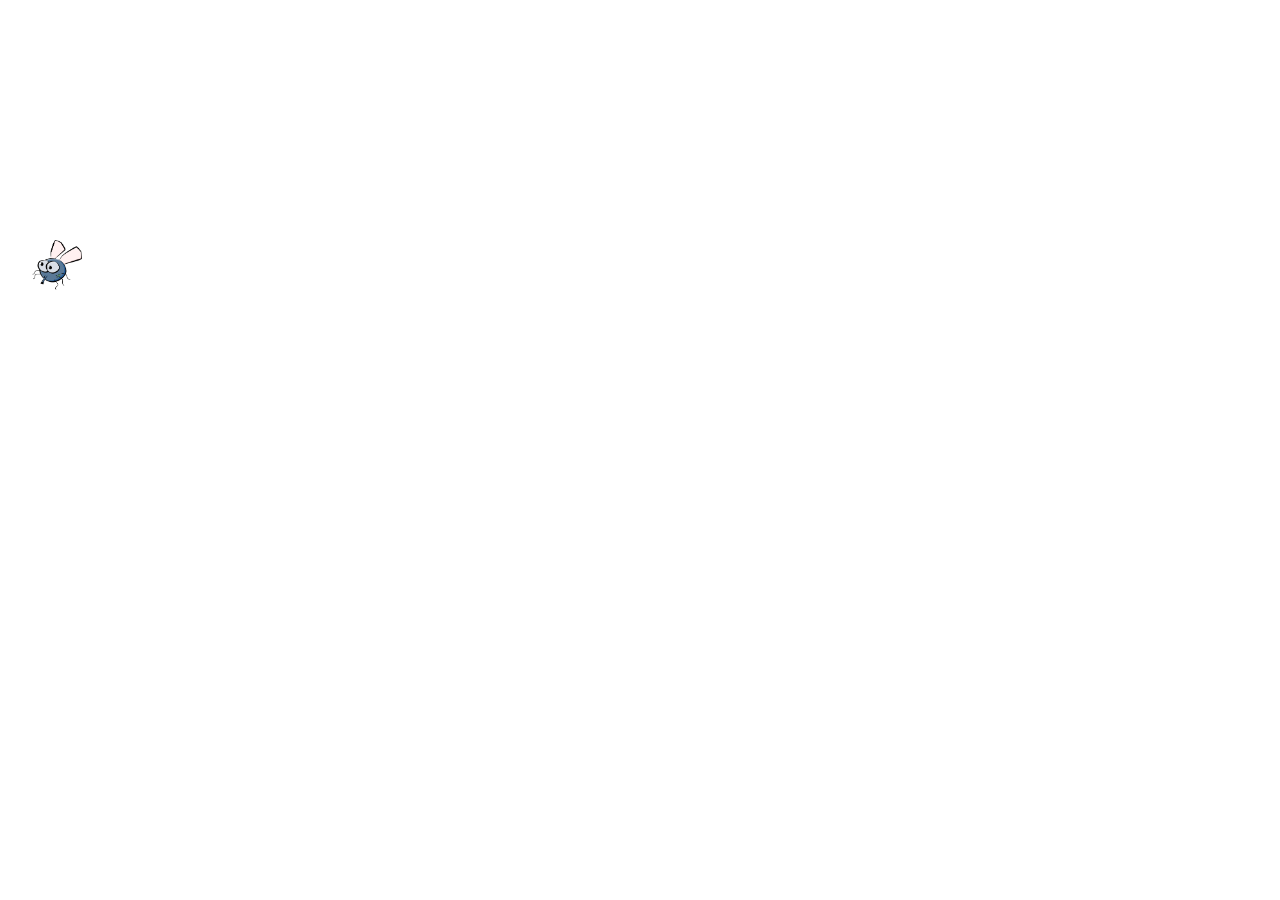
==== app2/index.html @ f7c9b31f "App Game Mata Mosquito - Criando posições randômicas" ====
<!DOCTYPE html>
<html lang="pt=br">

<head>
    <meta charset="UTF-8">
    <meta name="viewport" content="width=device-width, initial-scale=1.0">
    <title>Mata mosquito</title>

    <link rel="stylesheet" href="jogo.css" />
    <script src="jogo.js"></script>
</head>

<body onresize="ajustaTamanhoPalcoJogo()">



    <script>
        posicaoRandomicaMosquito();
    </script>
</body>

</html>
---- app2/jogo.css ----
.mosquito {
    width: 50px;
    height: 50px;
}
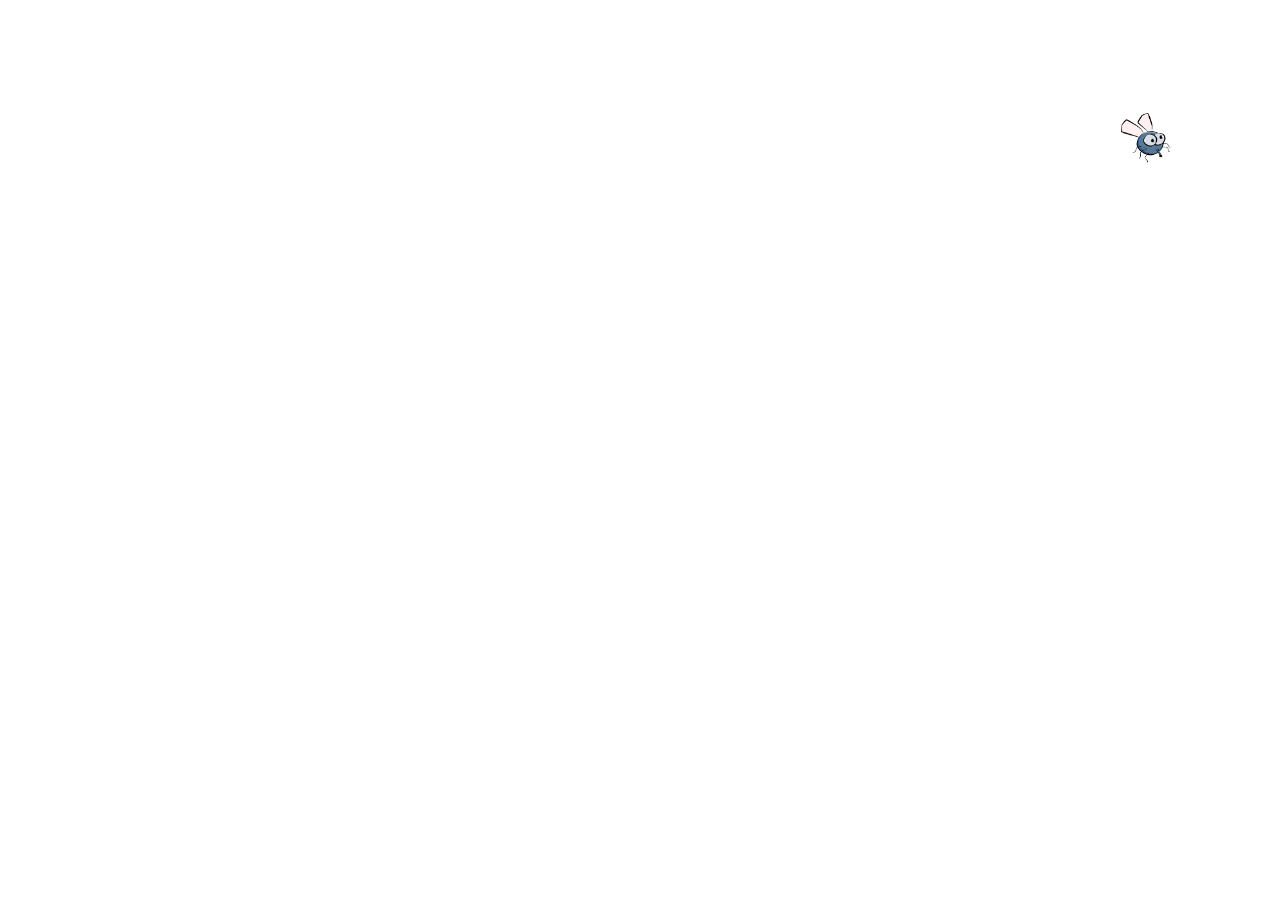
==== commit fab0427a: "App Game Mata Mosquito - Criando e removendo mosquitos a cada ciclo de tempo" ====
--- a/app2/index.html
+++ b/app2/index.html
@@ -12,11 +12,14 @@
 
 <body onresize="ajustaTamanhoPalcoJogo()">
 
+    <script>
+        ajustaTamanhoPalcoJogo();
 
+        setInterval(()=>{
+            posicaoRandomicaMosquito();
+        },1000);
+    </script>
 
-    <script>
-        posicaoRandomicaMosquito();
-    </script>
 </body>
 
 </html>
--- a/app2/jogo.css
+++ b/app2/jogo.css
@@ -1,4 +1,22 @@
-.mosquito {
+.mosquito1 {
     width: 50px;
     height: 50px;
+}
+
+.mosquito2 {
+    width: 70px;
+    height: 70px;
+}
+
+.mosquito3 {
+    width: 90px;
+    height: 90px;
+}
+
+.ladoA{
+    transform: scaleX(1);
+}
+
+.ladoB{
+    transform: scaleX(-1);
 }
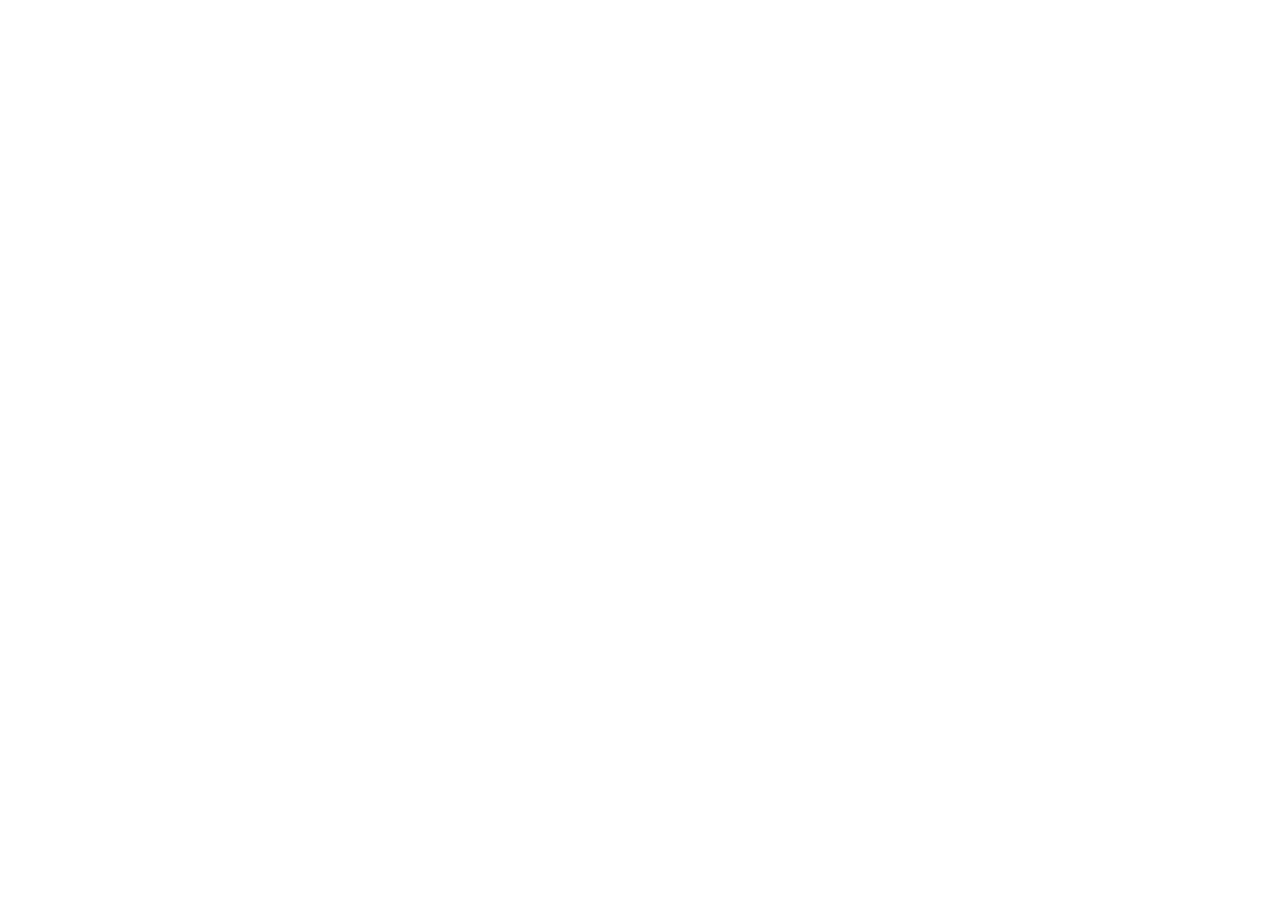
==== commit 3673db3e: "App Game Mata Mosquito - Ajuste na lógica" ====
--- a/app2/index.html
+++ b/app2/index.html
@@ -16,7 +16,7 @@
         ajustaTamanhoPalcoJogo();
 
         setInterval(()=>{
-            posicaoRandomicaMosquito();
+            criarMosquito();
         },1000);
     </script>
 
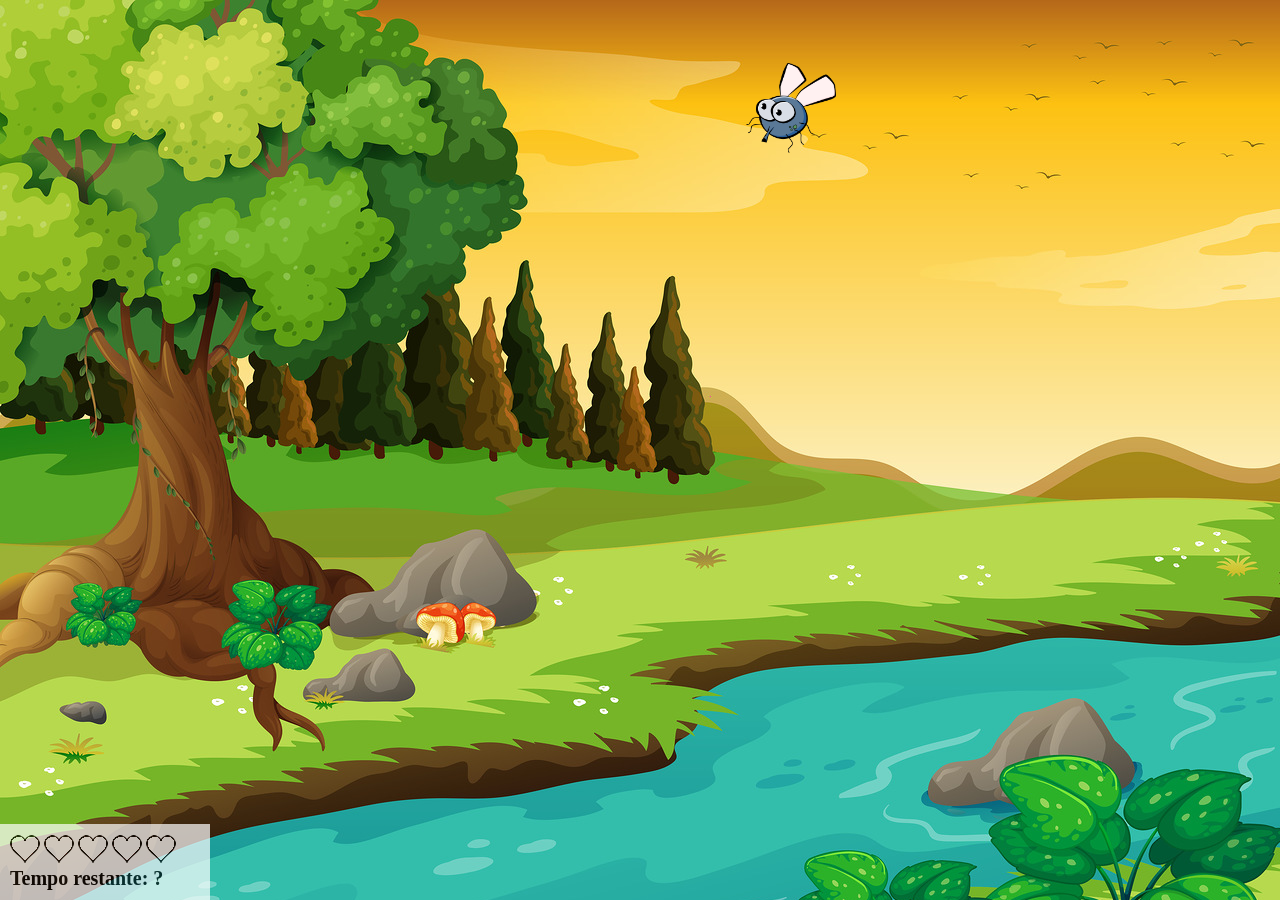
==== commit 8962f1f8: "App Game Mata Mosquito - Criando o cenário" ====
--- a/app2/index.html
+++ b/app2/index.html
@@ -11,7 +11,19 @@
 </head>
 
 <body onresize="ajustaTamanhoPalcoJogo()">
+    <div class="painel">
+        <div class="vidas">
+            <img src="imagens/coracao_vazio.png" />
+            <img src="imagens/coracao_vazio.png" />
+            <img src="imagens/coracao_vazio.png" />
+            <img src="imagens/coracao_vazio.png" />
+            <img src="imagens/coracao_vazio.png" />
+        </div>
 
+        <div class="cronometro">
+            Tempo restante: ?
+        </div>
+    </div>
     <script>
         ajustaTamanhoPalcoJogo();
 
--- a/app2/jogo.css
+++ b/app2/jogo.css
@@ -1,3 +1,8 @@
+body {
+    background-image: url(imagens/bg.jpg);
+    background-repeat: no-repeat;
+}
+
 .mosquito1 {
     width: 50px;
     height: 50px;
@@ -19,4 +24,25 @@
 
 .ladoB{
     transform: scaleX(-1);
+}
+
+.painel {
+    position: absolute;
+    width: 190px;
+    padding: 10px;
+    left: 0px;
+    bottom: 0px;
+    border-top: solid 1px white;
+    background-color: white;
+    opacity: 70%;
+}
+
+.vidas {
+    float: left;
+}
+
+.cronometro{
+    float: left;
+    font-size: 20px;
+    font-weight: bold;
 }
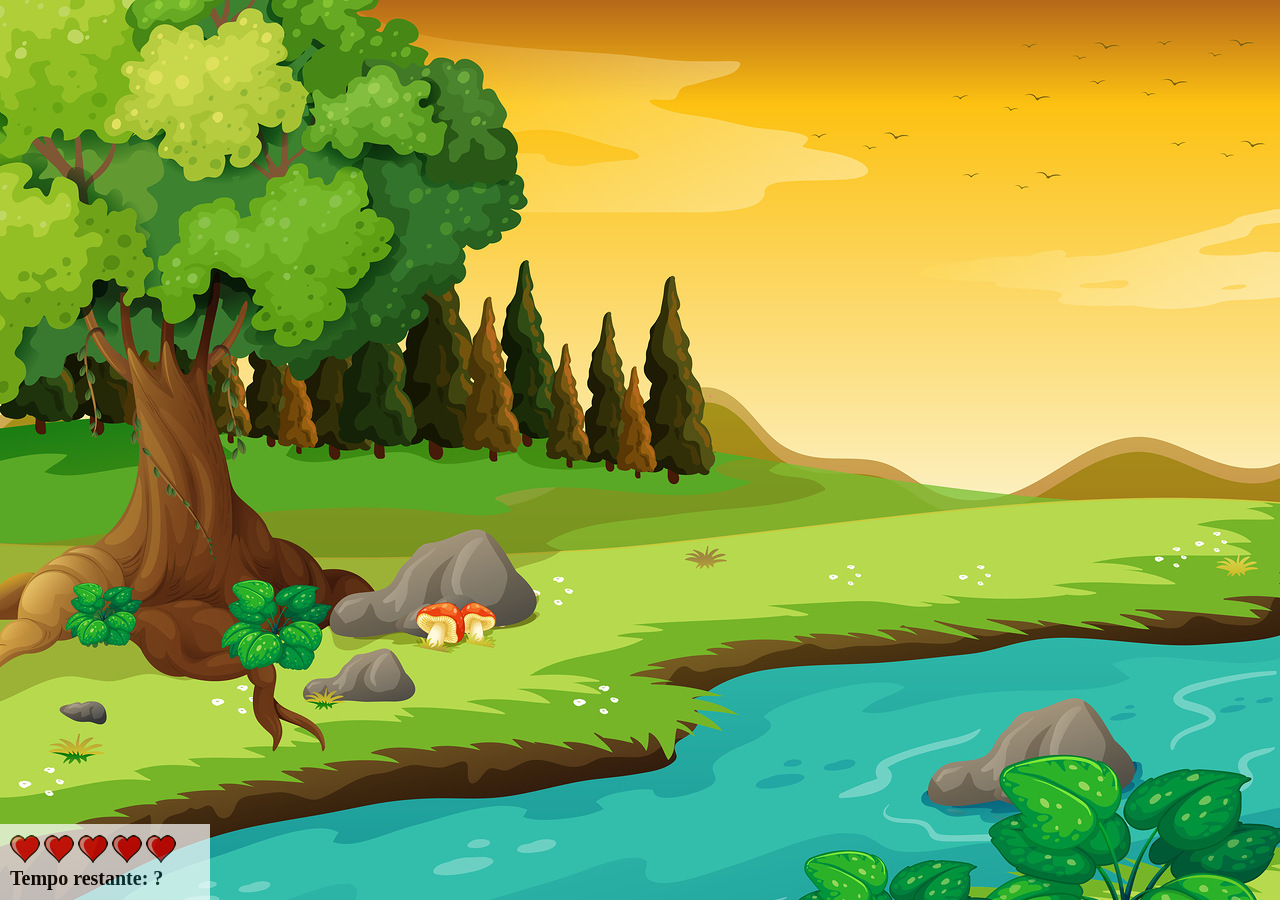
==== commit d9a42818: "App Game Mata Mosquito - Controlando os pontos de vida" ====
--- a/app2/index.html
+++ b/app2/index.html
@@ -13,11 +13,11 @@
 <body onresize="ajustaTamanhoPalcoJogo()">
     <div class="painel">
         <div class="vidas">
-            <img src="imagens/coracao_vazio.png" />
-            <img src="imagens/coracao_vazio.png" />
-            <img src="imagens/coracao_vazio.png" />
-            <img src="imagens/coracao_vazio.png" />
-            <img src="imagens/coracao_vazio.png" />
+            <img id="vida1" src="imagens/coracao_cheio.png" />
+            <img id="vida2" src="imagens/coracao_cheio.png" />
+            <img id="vida3" src="imagens/coracao_cheio.png" />
+            <img id="vida4" src="imagens/coracao_cheio.png" />
+            <img id="vida5" src="imagens/coracao_cheio.png" />
         </div>
 
         <div class="cronometro">
@@ -29,7 +29,7 @@
 
         setInterval(()=>{
             criarMosquito();
-        },1000);
+        },2000);
     </script>
 
 </body>
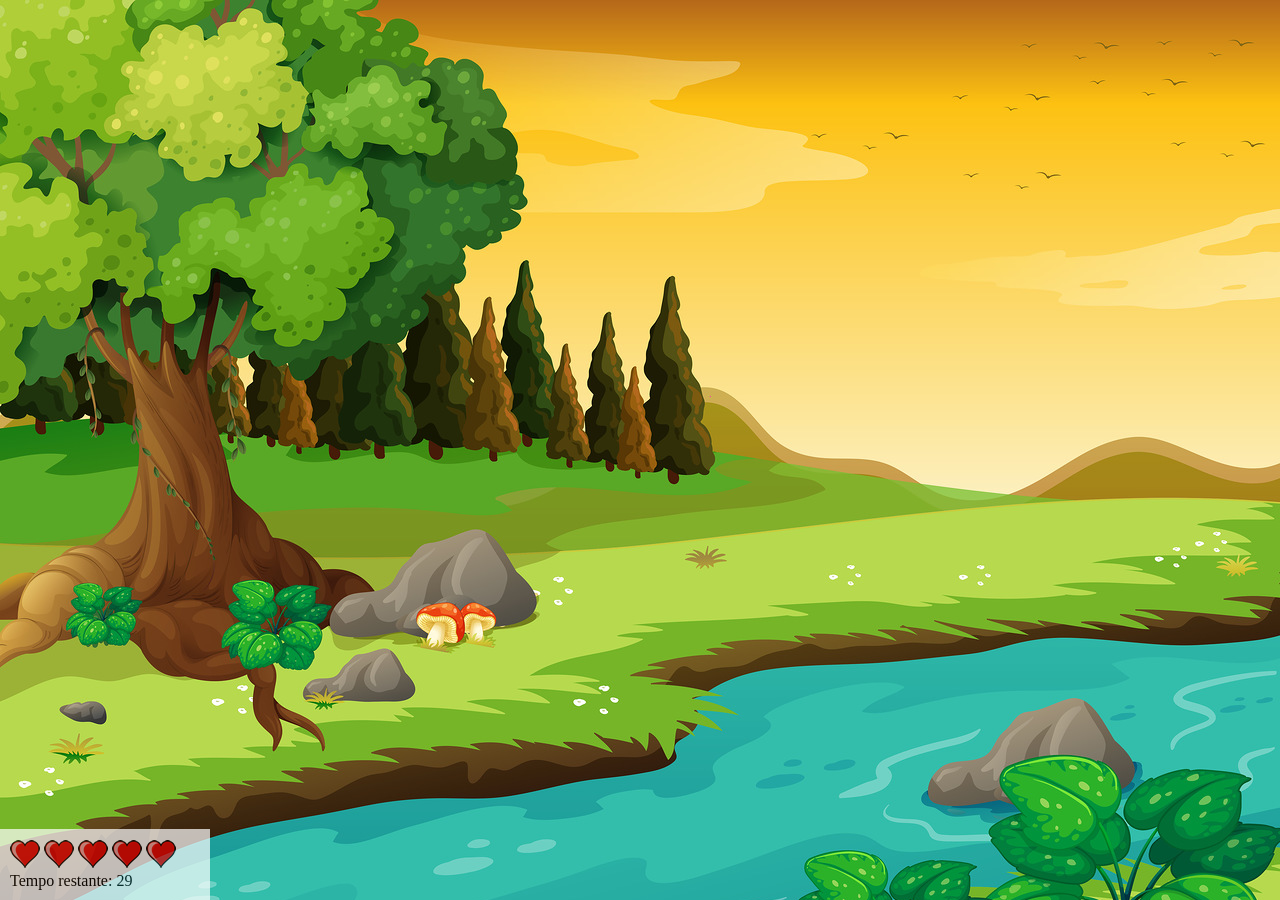
==== commit b67e26c7: "App Game Mata Mosquito - Adicionando o cronometro" ====
--- a/app2/index.html
+++ b/app2/index.html
@@ -4,7 +4,7 @@
 <head>
     <meta charset="UTF-8">
     <meta name="viewport" content="width=device-width, initial-scale=1.0">
-    <title>Mata mosquito</title>
+    <title>Mata mosquito - Em jogo....</title>
 
     <link rel="stylesheet" href="jogo.css" />
     <script src="jogo.js"></script>
@@ -20,18 +20,20 @@
             <img id="vida5" src="imagens/coracao_cheio.png" />
         </div>
 
-        <div class="cronometro">
-            Tempo restante: ?
+        <div>
+            Tempo restante: <span id='cronometro'></span>
         </div>
     </div>
+
     <script>
-        ajustaTamanhoPalcoJogo();
+        criarPalcoJogo();
 
-        setInterval(()=>{
+        const jogoRodando = setInterval(() => {
+
             criarMosquito();
-        },2000);
+
+        }, 2000);
     </script>
-
 </body>
 
 </html>
--- a/app2/jogo.css
+++ b/app2/jogo.css
@@ -1,6 +1,22 @@
 body {
     background-image: url(imagens/bg.jpg);
     background-repeat: no-repeat;
+}
+
+.game-over {
+    display: block;
+    margin-left: auto;
+    margin-right: auto;
+}
+
+.button-restart {
+    width: 200px;
+    height: 70px;
+    border: solid 7px orange;
+    border-radius: 80px;
+    background: white;
+    font-weight: bolder;
+    font-size: 20px;
 }
 
 .mosquito1 {
@@ -18,11 +34,11 @@
     height: 90px;
 }
 
-.ladoA{
+.ladoA {
     transform: scaleX(1);
 }
 
-.ladoB{
+.ladoB {
     transform: scaleX(-1);
 }
 
@@ -41,7 +57,7 @@
     float: left;
 }
 
-.cronometro{
+.cronometro {
     float: left;
     font-size: 20px;
     font-weight: bold;
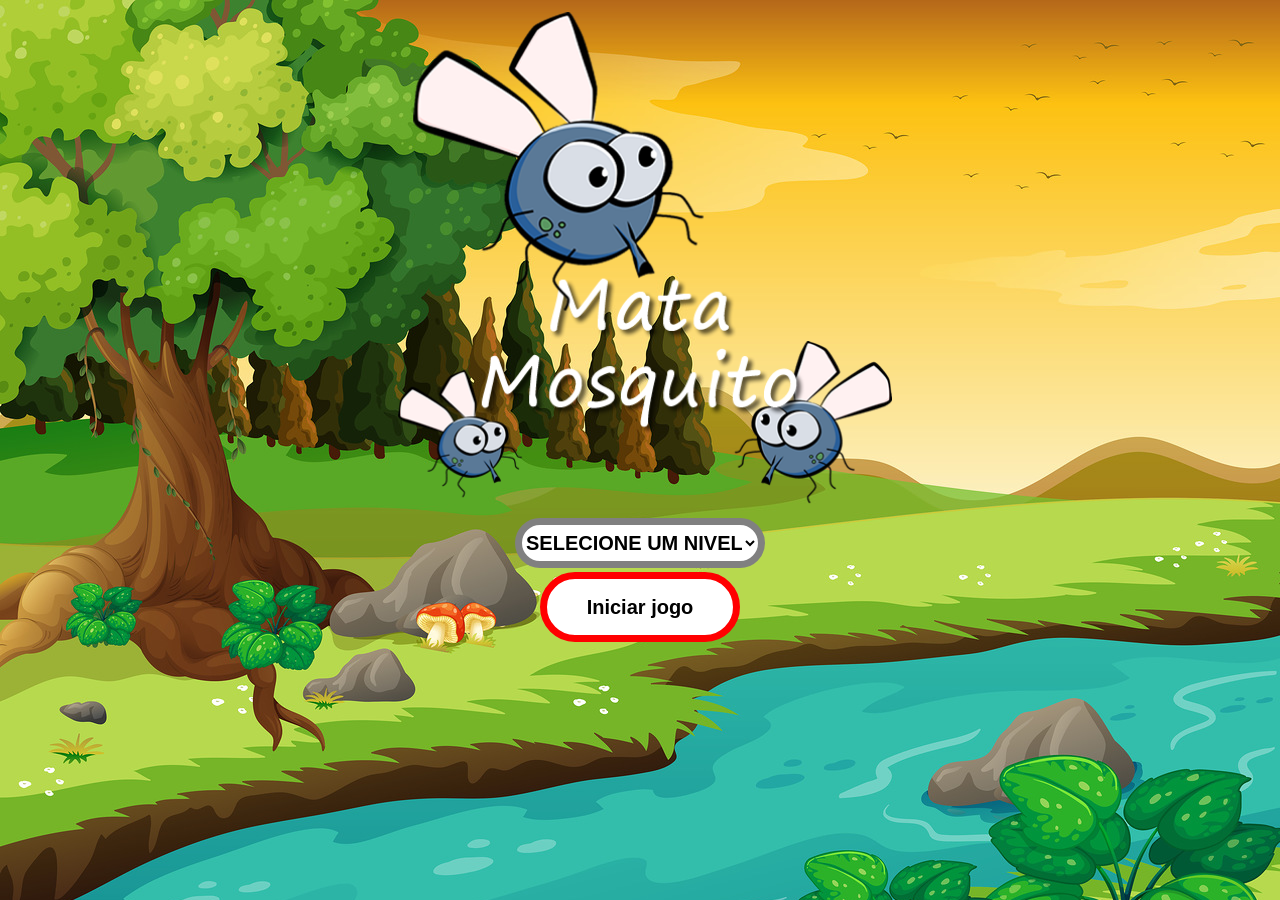
==== commit a95e5f9d: "App Game Mata Mosquito - Página Inicial e Ajustes Gerais" ====
--- a/app2/index.html
+++ b/app2/index.html
@@ -1,39 +1,52 @@
-<!DOCTYPE html>
-<html lang="pt=br">
-
-<head>
-    <meta charset="UTF-8">
-    <meta name="viewport" content="width=device-width, initial-scale=1.0">
-    <title>Mata mosquito - Em jogo....</title>
-
-    <link rel="stylesheet" href="jogo.css" />
-    <script src="jogo.js"></script>
-</head>
-
-<body onresize="ajustaTamanhoPalcoJogo()">
-    <div class="painel">
-        <div class="vidas">
-            <img id="vida1" src="imagens/coracao_cheio.png" />
-            <img id="vida2" src="imagens/coracao_cheio.png" />
-            <img id="vida3" src="imagens/coracao_cheio.png" />
-            <img id="vida4" src="imagens/coracao_cheio.png" />
-            <img id="vida5" src="imagens/coracao_cheio.png" />
-        </div>
-
-        <div>
-            Tempo restante: <span id='cronometro'></span>
-        </div>
-    </div>
-
-    <script>
-        criarPalcoJogo();
-
-        const jogoRodando = setInterval(() => {
-
-            criarMosquito();
-
-        }, 2000);
-    </script>
-</body>
-
+<!DOCTYPE html>
+<html lang="pt-bt">
+
+<head>
+    <meta charset="UTF-8">
+    <meta name="viewport" content="width=device-width, initial-scale=1.0">
+    <title>Mata Mosquito - Inicio</title>
+
+    <link rel="stylesheet" href="jogo.css" />
+</head>
+
+<body>
+    <table class="menu-jogo">
+        <tr>
+            <td>
+                <img class="logo" src="imagens/game.png">
+            </td>
+        </tr>
+
+        <tr>
+            <td>
+                <select class="menu-dificuldades">
+                    <option value="0" selected>
+                        SELECIONE UM NIVEL
+                    </option>
+
+                    <option value="1">
+                        Fácil
+                    </option>
+
+                    <option value="2">
+                        Intermediário
+                    </option>
+
+                    <option value="3">
+                        Dificil
+                    </option>
+                </select>
+            </td>
+        </tr>
+
+        <tr>
+            <td>
+                <button type="button" class="button-start" onclick="window.location.href = 'jogo.html'">
+                    Iniciar jogo
+                </button>
+            </td>
+        </tr>
+    </table>
+</body>
+
 </html>
--- a/app2/jogo.css
+++ b/app2/jogo.css
@@ -3,10 +3,30 @@
     background-repeat: no-repeat;
 }
 
-.game-over {
-    display: block;
-    margin-left: auto;
-    margin-right: auto;
+.menu-jogo{
+    width: 100%; 
+    text-align: center;
+}
+
+.menu-dificuldades{
+    width:  250px;
+    height: 50px;
+    border: solid 7px gray;
+    border-radius: 80px;
+    background: white;
+    font-weight: bolder;
+    font-size: 20px;
+    text-align: center;
+}
+
+.button-start {
+    width: 200px;
+    height: 70px;
+    border: solid 7px red;
+    border-radius: 80px;
+    background: white;
+    font-weight: bolder;
+    font-size: 20px;
 }
 
 .button-restart {
@@ -17,6 +37,27 @@
     background: white;
     font-weight: bolder;
     font-size: 20px;
+}
+
+.logo {
+    display: block;
+    margin-left: auto;
+    margin-right: auto;
+    width: 40%;
+}
+
+.game-over {
+    display: block;
+    margin-left: auto;
+    margin-right: auto;
+    width: 40%;
+}
+
+.vitoria {
+    display: block;
+    margin-left: auto;
+    margin-right: auto;
+    width: 40%;
 }
 
 .mosquito1 {
